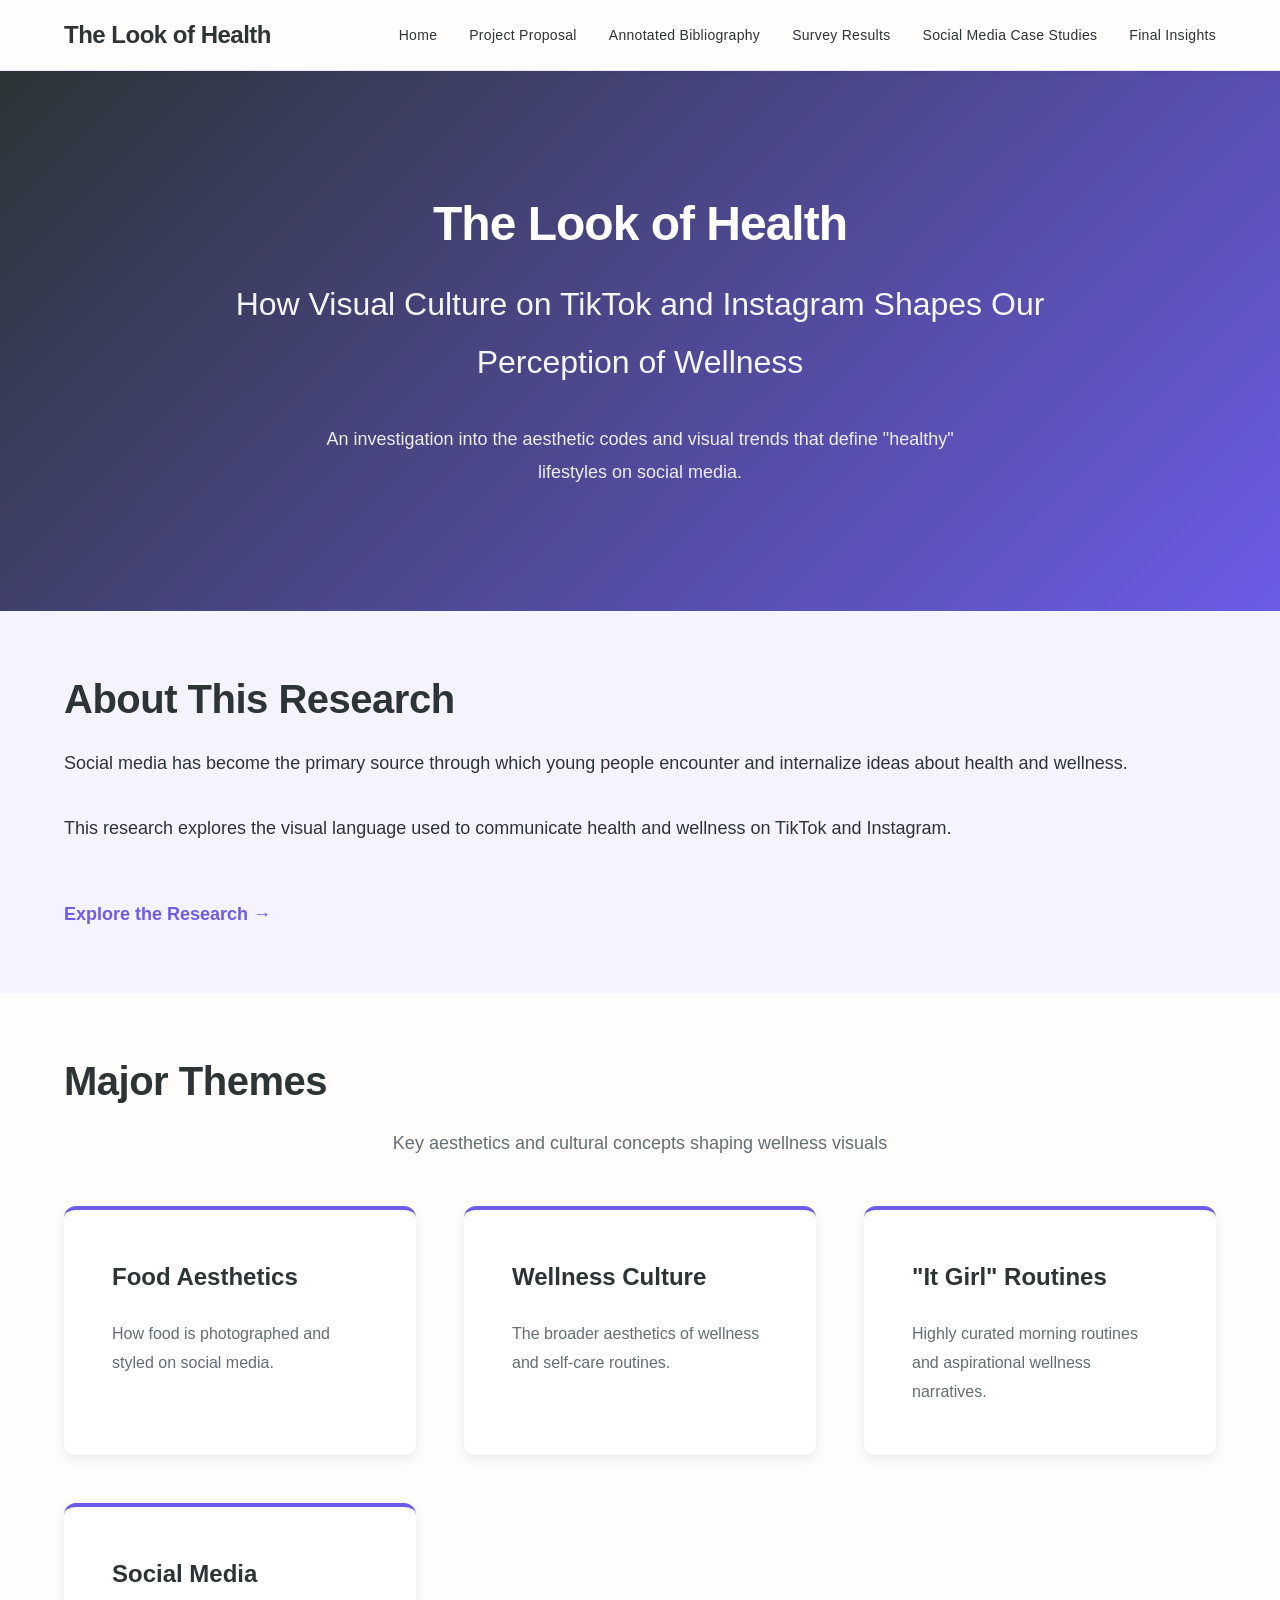
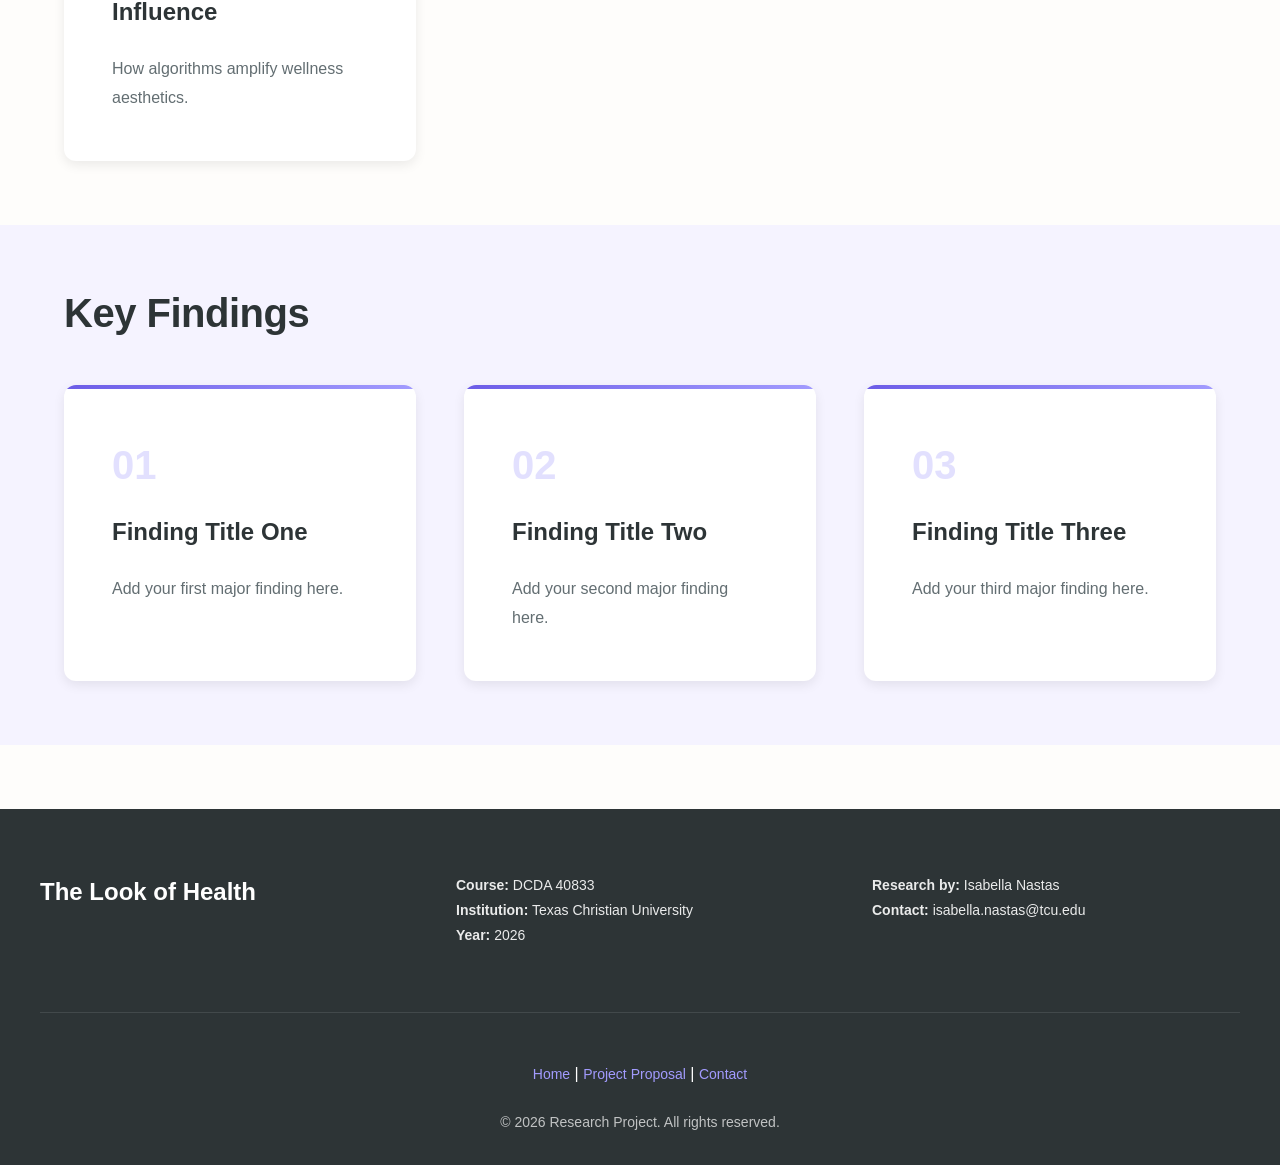
==== index.html @ c499a83d "Pages set up Set up of all pages and insert content on proposal and biblipgraphy" ====
<!DOCTYPE html>
<html lang="en">
<head>
    <meta charset="UTF-8">
    <meta name="viewport" content="width=device-width, initial-scale=1.0">
    <title>The Look of Health</title>
    <link rel="stylesheet" href="styles.css">
</head>
<body>
    <nav class="navbar">
        <div class="nav-container">
            <div class="nav-brand">
                <a href="index.html">The Look of Health</a>
            </div>
            <button class="nav-toggle" id="navToggle" aria-label="Toggle navigation">
                <span></span>
                <span></span>
                <span></span>
            </button>
            <ul class="nav-menu" id="navMenu">
                <li><a href="index.html" class="nav-link">Home</a></li>
                <li><a href="proposal.html" class="nav-link">Project Proposal</a></li>
                <li><a href="bibliography.html" class="nav-link">Annotated Bibliography</a></li>
                <li><a href="survey.html" class="nav-link">Survey Results</a></li>
                <li><a href="case-studies.html" class="nav-link">Social Media Case Studies</a></li>
                <li><a href="insights.html" class="nav-link">Final Insights</a></li>
            </ul>
        </div>
    </nav>

    <section id="home" class="hero">
        <div class="hero-content">
            <h1 class="hero-title">The Look of Health</h1>
            <p class="hero-subtitle">How Visual Culture on TikTok and Instagram Shapes Our Perception of Wellness</p>
            <p class="hero-description">
                An investigation into the aesthetic codes and visual trends that define "healthy" lifestyles on social media.
            </p>
        </div>
    </section>

    <section id="project-intro" class="intro-section">
        <div class="container">
            <h2 class="section-title">About This Research</h2>
            <p class="intro-paragraph">
                Social media has become the primary source through which young people encounter and internalize ideas about health and wellness.
            </p>
            <p class="intro-paragraph">
                This research explores the visual language used to communicate health and wellness on TikTok and Instagram.
            </p>
            <a href="survey.html" class="cta-link">Explore the Research →</a>
        </div>
    </section>

    <section id="themes" class="themes-section">
        <div class="container">
            <h2 class="section-title">Major Themes</h2>
            <p class="section-subtitle">Key aesthetics and cultural concepts shaping wellness visuals</p>
            <div class="themes-grid">
                <div class="theme-card">
                    <h3>Food Aesthetics</h3>
                    <p>How food is photographed and styled on social media.</p>
                </div>
                <div class="theme-card">
                    <h3>Wellness Culture</h3>
                    <p>The broader aesthetics of wellness and self-care routines.</p>
                </div>
                <div class="theme-card">
                    <h3>"It Girl" Routines</h3>
                    <p>Highly curated morning routines and aspirational wellness narratives.</p>
                </div>
                <div class="theme-card">
                    <h3>Social Media Influence</h3>
                    <p>How algorithms amplify wellness aesthetics.</p>
                </div>
            </div>
        </div>
    </section>

    <section id="findings" class="findings-section">
        <div class="container">
            <h2 class="section-title">Key Findings</h2>
            <div class="findings-grid">
                <div class="finding-card">
                    <div class="finding-number">01</div>
                    <h3>Finding Title One</h3>
                    <p>Add your first major finding here.</p>
                </div>
                <div class="finding-card">
                    <div class="finding-number">02</div>
                    <h3>Finding Title Two</h3>
                    <p>Add your second major finding here.</p>
                </div>
                <div class="finding-card">
                    <div class="finding-number">03</div>
                    <h3>Finding Title Three</h3>
                    <p>Add your third major finding here.</p>
                </div>
            </div>
        </div>
    </section>

    <footer class="footer">
        <div class="footer-container">
                        <div class="footer-content">
                <h3>The Look of Health</h3>
                <p>
                    <strong>Course:</strong> DCDA 40833<br>
                    <strong>Institution:</strong> Texas Christian University<br>
                    <strong>Year:</strong> 2026
                </p>
                <p>
                    <strong>Research by:</strong> Isabella Nastas<br>
                    <strong>Contact:</strong> isabella.nastas@tcu.edu
                </p>
            </div>
            <div class="footer-links">
                <a href="index.html">Home</a> | 
                <a href="proposal.html">Project Proposal</a> | 
                <a href="mailto:email@example.com">Contact</a>
            </div>
            <p class="footer-credit">© 2026 Research Project. All rights reserved.</p>
        </div>
    </footer>

    <script>
        const navToggle = document.getElementById('navToggle');
        const navMenu = document.getElementById('navMenu');
        navToggle.addEventListener('click', function() {
            navMenu.classList.toggle('active');
            navToggle.classList.toggle('active');
        });
        const navLinks = navMenu.querySelectorAll('a');
        navLinks.forEach(link => {
            link.addEventListener('click', function() {
                navMenu.classList.remove('active');
                navToggle.classList.remove('active');
            });
        });
    </script>
</body>
</html>
---- styles.css ----
/* =====================================================
   THE LOOK OF HEALTH - RESEARCH PROJECT STYLESHEET
   
   Modern, clean, editorial design for social media
   aesthetics and wellness research
   ===================================================== */

/* ==================== VARIABLES & RESET ==================== */
:root {
    /* Color Palette: Soft, elevated, wellness-inspired */
    --color-primary: #2d3436;           /* Deep charcoal */
    --color-secondary: #a29bfe;         /* Soft lavender */
    --color-accent: #6c5ce7;            /* Purple accent */
    --color-light: #f5f3ff;             /* Off-white lavender */
    --color-cream: #fefdfb;             /* Warm cream */
    --color-border: #e8e4f3;            /* Soft border */
    --color-text-dark: #2d3436;         /* Primary text */
    --color-text-light: #636e72;        /* Secondary text */
    --color-success: #55efc4;           /* Soft teal */
    
    /* Spacing */
    --space-xs: 0.5rem;
    --space-sm: 1rem;
    --space-md: 1.5rem;
    --space-lg: 2rem;
    --space-xl: 3rem;
    --space-xxl: 4rem;
    
    /* Typography */
    --font-family: -apple-system, BlinkMacSystemFont, 'Segoe UI', 'Helvetica Neue', sans-serif;
    --font-mono: 'Courier New', monospace;
    --font-size-sm: 0.875rem;
    --font-size-base: 1rem;
    --font-size-lg: 1.125rem;
    --font-size-xl: 1.5rem;
    --font-size-2xl: 2rem;
    --font-size-3xl: 2.5rem;
    --font-size-4xl: 3rem;
    
    /* Line Heights */
    --line-height: 1.6;
    --line-height-tight: 1.2;
    --line-height-loose: 1.8;
    
    /* Shadows */
    --shadow-sm: 0 1px 2px rgba(0, 0, 0, 0.05);
    --shadow-md: 0 4px 12px rgba(0, 0, 0, 0.08);
    --shadow-lg: 0 12px 24px rgba(0, 0, 0, 0.12);
    
    /* Border Radius */
    --radius-sm: 4px;
    --radius-md: 8px;
    --radius-lg: 12px;
}

/* Reset and Global Styles */
* {
    margin: 0;
    padding: 0;
    box-sizing: border-box;
}

html {
    scroll-behavior: smooth;
}

body {
    font-family: var(--font-family);
    font-size: var(--font-size-base);
    line-height: var(--line-height);
    color: var(--color-text-dark);
    background-color: var(--color-cream);
}

/* ==================== UTILITY CLASSES ==================== */
.container {
    max-width: 1200px;
    margin: 0 auto;
    padding: 0 var(--space-md);
}

/* ==================== NAVIGATION BAR ==================== */
.navbar {
    background-color: var(--color-cream);
    border-bottom: 1px solid var(--color-border);
    position: sticky;
    top: 0;
    z-index: 1000;
    box-shadow: 0 2px 8px rgba(0, 0, 0, 0.04);
}

.nav-container {
    max-width: 1200px;
    margin: 0 auto;
    padding: var(--space-sm) var(--space-md);
    display: flex;
    justify-content: space-between;
    align-items: center;
}

.nav-brand a {
    font-size: var(--font-size-xl);
    font-weight: 700;
    color: var(--color-primary);
    text-decoration: none;
    letter-spacing: -0.5px;
    transition: color 0.3s ease;
}

.nav-brand a:hover {
    color: var(--color-accent);
}

/* Navigation Menu */
.nav-menu {
    display: flex;
    list-style: none;
    gap: var(--space-lg);
    align-items: center;
}

.nav-link {
    color: var(--color-text-dark);
    text-decoration: none;
    font-size: var(--font-size-sm);
    font-weight: 500;
    letter-spacing: 0.3px;
    transition: color 0.3s ease;
    position: relative;
}

.nav-link:hover {
    color: var(--color-accent);
}

.nav-link::after {
    content: '';
    position: absolute;
    bottom: -4px;
    left: 0;
    width: 0;
    height: 2px;
    background-color: var(--color-accent);
    transition: width 0.3s ease;
}

.nav-link:hover::after {
    width: 100%;
}

/* Mobile Menu Toggle Button */
.nav-toggle {
    display: none;
    flex-direction: column;
    background: none;
    border: none;
    cursor: pointer;
    gap: 5px;
}

.nav-toggle span {
    width: 24px;
    height: 2px;
    background-color: var(--color-text-dark);
    transition: all 0.3s ease;
    border-radius: 2px;
}

.nav-toggle.active span:nth-child(1) {
    transform: rotate(45deg) translate(8px, 8px);
}

.nav-toggle.active span:nth-child(2) {
    opacity: 0;
}

.nav-toggle.active span:nth-child(3) {
    transform: rotate(-45deg) translate(8px, -8px);
}

/* ==================== RESPONSIVE NAVIGATION ==================== */
@media (max-width: 768px) {
    .nav-toggle {
        display: flex;
    }

    .nav-menu {
        position: absolute;
        top: 100%;
        left: 0;
        width: 100%;
        background-color: var(--color-cream);
        flex-direction: column;
        gap: 0;
        max-height: 0;
        overflow: hidden;
        transition: max-height 0.3s ease;
        border-top: 1px solid var(--color-border);
        border-bottom: 1px solid var(--color-border);
    }

    .nav-menu.active {
        max-height: 500px;
    }

    .nav-link {
        display: block;
        padding: var(--space-sm) var(--space-md);
        border-bottom: 1px solid var(--color-border);
    }

    .nav-link::after {
        display: none;
    }
}

/* ==================== HERO SECTION ==================== */
.hero {
    background: linear-gradient(135deg, var(--color-primary) 0%, var(--color-accent) 100%);
    color: white;
    padding: var(--space-xxl) var(--space-md);
    text-align: center;
    min-height: 60vh;
    display: flex;
    align-items: center;
    justify-content: center;
}

.hero-content {
    max-width: 900px;
    margin: 0 auto;
}

.hero-title {
    font-size: var(--font-size-4xl);
    font-weight: 700;
    margin-bottom: var(--space-md);
    letter-spacing: -1px;
    line-height: var(--line-height-tight);
}

.hero-subtitle {
    font-size: var(--font-size-2xl);
    font-weight: 300;
    margin-bottom: var(--space-lg);
    opacity: 0.95;
    line-height: var(--line-height-loose);
}

.hero-description {
    font-size: var(--font-size-lg);
    opacity: 0.9;
    line-height: var(--line-height-loose);
    max-width: 700px;
    margin: 0 auto;
}

@media (max-width: 768px) {
    .hero {
        padding: var(--space-xl) var(--space-md);
        min-height: auto;
    }

    .hero-title {
        font-size: var(--font-size-3xl);
    }

    .hero-subtitle {
        font-size: var(--font-size-xl);
    }

    .hero-description {
        font-size: var(--font-size-base);
    }
}

/* ==================== INTRO SECTION ==================== */
.intro-section {
    background-color: var(--color-light);
    padding: var(--space-xxl) var(--space-md);
}

.intro-wrapper {
    max-width: 800px;
    margin: 0 auto;
}

.intro-paragraph {
    font-size: var(--font-size-lg);
    line-height: var(--line-height-loose);
    margin-bottom: var(--space-lg);
    color: var(--color-text-dark);
}

.cta-link {
    display: inline-block;
    color: var(--color-accent);
    text-decoration: none;
    font-weight: 600;
    font-size: var(--font-size-lg);
    margin-top: var(--space-md);
    transition: all 0.3s ease;
    position: relative;
}

.cta-link::after {
    content: '';
    position: absolute;
    bottom: -4px;
    left: 0;
    width: 0;
    height: 2px;
    background-color: var(--color-accent);
    transition: width 0.3s ease;
}

.cta-link:hover::after {
    width: 100%;
}

/* ==================== SECTION TITLES ==================== */
.section-title {
    font-size: var(--font-size-3xl);
    font-weight: 700;
    margin-bottom: var(--space-md);
    color: var(--color-primary);
    letter-spacing: -0.5px;
    line-height: var(--line-height-tight);
}

.section-subtitle {
    font-size: var(--font-size-lg);
    color: var(--color-text-light);
    text-align: center;
    margin-bottom: var(--space-xl);
}

.section-intro {
    font-size: var(--font-size-lg);
    color: var(--color-text-light);
    text-align: center;
    margin-bottom: var(--space-xl);
    max-width: 800px;
    margin-left: auto;
    margin-right: auto;
}

/* ==================== PAGE HEADER ==================== */
.page-header {
    background: linear-gradient(135deg, var(--color-primary) 0%, var(--color-accent) 100%);
    color: white;
    padding: var(--space-xxl) var(--space-md);
    text-align: center;
}

.page-header h1 {
    font-size: var(--font-size-4xl);
    font-weight: 700;
    margin-bottom: var(--space-md);
    letter-spacing: -1px;
    line-height: var(--line-height-tight);
}

.page-subtitle {
    font-size: var(--font-size-xl);
    font-weight: 300;
    opacity: 0.95;
    line-height: var(--line-height-loose);
}

@media (max-width: 768px) {
    .page-header {
        padding: var(--space-xl) var(--space-md);
    }

    .page-header h1 {
        font-size: var(--font-size-3xl);
    }

    .page-subtitle {
        font-size: var(--font-size-lg);
    }
}

/* ==================== THEMES SECTION ==================== */
.themes-section {
    background-color: var(--color-cream);
    padding: var(--space-xxl) var(--space-md);
}

.themes-grid {
    display: grid;
    grid-template-columns: repeat(auto-fit, minmax(280px, 1fr));
    gap: var(--space-xl);
    margin-top: var(--space-xl);
}

.theme-card {
    background-color: white;
    padding: var(--space-xl);
    border-radius: var(--radius-lg);
    box-shadow: var(--shadow-md);
    transition: all 0.3s ease;
    border-top: 4px solid var(--color-accent);
}

.theme-card:hover {
    transform: translateY(-4px);
    box-shadow: var(--shadow-lg);
}

.theme-card h3 {
    font-size: var(--font-size-xl);
    color: var(--color-primary);
    margin-bottom: var(--space-md);
    font-weight: 600;
}

.theme-card p {
    color: var(--color-text-light);
    line-height: var(--line-height-loose);
}

/* ==================== FINDINGS SECTION ==================== */
.findings-section {
    background-color: var(--color-light);
    padding: var(--space-xxl) var(--space-md);
}

.findings-grid {
    display: grid;
    grid-template-columns: repeat(auto-fit, minmax(300px, 1fr));
    gap: var(--space-xl);
    margin-top: var(--space-xl);
}

.finding-card {
    background-color: white;
    padding: var(--space-xl);
    border-radius: var(--radius-lg);
    box-shadow: var(--shadow-md);
    position: relative;
    overflow: hidden;
}

.finding-card::before {
    content: '';
    position: absolute;
    top: 0;
    left: 0;
    right: 0;
    height: 4px;
    background: linear-gradient(90deg, var(--color-accent), var(--color-secondary));
}

.finding-number {
    font-size: var(--font-size-3xl);
    font-weight: 700;
    color: var(--color-secondary);
    opacity: 0.3;
    margin-bottom: var(--space-sm);
}

.finding-card h3 {
    font-size: var(--font-size-xl);
    color: var(--color-primary);
    margin-bottom: var(--space-md);
    font-weight: 600;
}

.finding-card p {
    color: var(--color-text-light);
    line-height: var(--line-height-loose);
}

/* ==================== CONTENT SECTIONS ==================== */
.content-section {
    padding: var(--space-xxl) var(--space-md);
}

.proposal-section {
    background-color: var(--color-cream);
}

.bibliography-section {
    background-color: var(--color-light);
}

.survey-section {
    background-color: var(--color-cream);
}

.case-studies-section {
    background-color: var(--color-light);
}

.insights-section {
    background-color: var(--color-cream);
}

/* ==================== CONTENT CARDS ==================== */
.content-card {
    background-color: white;
    padding: var(--space-xl);
    border-radius: var(--radius-lg);
    box-shadow: var(--shadow-md);
    margin-bottom: var(--space-xl);
    max-width: 900px;
    margin-left: auto;
    margin-right: auto;
}

.content-card h3 {
    font-size: var(--font-size-xl);
    color: var(--color-primary);
    margin-bottom: var(--space-md);
    font-weight: 600;
}

.content-card p {
    color: var(--color-text-light);
    line-height: var(--line-height-loose);
    margin-bottom: var(--space-md);
}

.content-card p:last-child {
    margin-bottom: 0;
}

/* Lists within content cards */
.research-list,
.sources-list,
.implications-list {
    list-style: none;
    padding: 0;
    margin: var(--space-md) 0;
}

.research-list li,
.sources-list li,
.implications-list li {
    padding: var(--space-sm) 0 var(--space-sm) var(--space-lg);
    position: relative;
    color: var(--color-text-light);
    line-height: var(--line-height-loose);
}

.research-list li::before,
.sources-list li::before,
.implications-list li::before {
    content: '→';
    position: absolute;
    left: 0;
    color: var(--color-accent);
    font-weight: 600;
}

/* ==================== DATA PLACEHOLDERS ==================== */
.data-placeholder,
.visualization-placeholder,
.case-study-media {
    background-color: var(--color-light);
    border: 2px dashed var(--color-border);
    border-radius: var(--radius-lg);
    padding: var(--space-xxl) var(--space-md);
    text-align: center;
    margin: var(--space-xl) 0;
    min-height: 300px;
    display: flex;
    align-items: center;
    justify-content: center;
}

.data-placeholder p,
.visualization-placeholder p,
.case-study-media p {
    font-size: var(--font-size-lg);
    color: var(--color-text-light);
    font-weight: 500;
}

.data-placeholder {
    max-width: 900px;
    margin: var(--space-xl) auto;
}

.visualization-placeholder {
    min-height: 400px;
}

/* ==================== VISUALIZATION CARDS ==================== */
.visualization-card {
    background-color: white;
    padding: var(--space-xl);
    border-radius: var(--radius-lg);
    box-shadow: var(--shadow-md);
    margin-bottom: var(--space-xl);
    max-width: 900px;
    margin-left: auto;
    margin-right: auto;
}

.visualization-card h3 {
    font-size: var(--font-size-xl);
    color: var(--color-primary);
    margin-bottom: var(--space-lg);
    font-weight: 600;
}

.visualization-description {
    color: var(--color-text-light);
    line-height: var(--line-height-loose);
    font-size: var(--font-size-sm);
    margin-top: var(--space-lg);
}

/* ==================== CASE STUDY CARDS ==================== */
.case-study-card {
    background-color: white;
    padding: var(--space-xl);
    border-radius: var(--radius-lg);
    box-shadow: var(--shadow-md);
    margin-bottom: var(--space-xl);
    max-width: 900px;
    margin-left: auto;
    margin-right: auto;
}

.case-study-card h2 {
    font-size: var(--font-size-xl);
    color: var(--color-primary);
    margin-bottom: var(--space-md);
    font-weight: 600;
}

.case-study-meta {
    font-size: var(--font-size-sm);
    color: var(--color-text-light);
    margin-bottom: var(--space-lg);
    padding-bottom: var(--space-lg);
    border-bottom: 1px solid var(--color-border);
}

.case-study-content {
    display: grid;
    grid-template-columns: 1fr 1fr;
    gap: var(--space-xl);
    align-items: start;
}

.case-study-text p {
    color: var(--color-text-light);
    line-height: var(--line-height-loose);
}

.case-study-text h3 {
    color: var(--color-primary);
    margin-bottom: var(--space-md);
    font-weight: 600;
}

.case-study-media {
    min-height: 250px;
}

@media (max-width: 768px) {
    .case-study-content {
        grid-template-columns: 1fr;
    }

    .case-study-media {
        min-height: 300px;
    }
}

/* ==================== BIBLIOGRAPHY ENTRIES ==================== */
.bibliography-entry {
    padding: var(--space-lg) 0;
    border-bottom: 1px solid var(--color-border);
}

.bibliography-entry:last-child {
    border-bottom: none;
}

.bibliography-entry h3 {
    font-size: var(--font-size-lg);
    color: var(--color-primary);
    margin-bottom: var(--space-sm);
    font-weight: 600;
}

.citation {
    font-style: italic;
    color: var(--color-text-light);
    margin-bottom: var(--space-md);
    font-size: var(--font-size-sm);
}

.annotation {
    color: var(--color-text-dark);
    line-height: var(--line-height-loose);
}

.annotation strong {
    color: var(--color-primary);
    font-weight: 600;
}

/* ==================== SURVEY QUOTES ==================== */
.survey-quote {
    border-left: 4px solid var(--color-accent);
    padding: var(--space-lg);
    padding-left: var(--space-xl);
    margin: var(--space-lg) 0;
    background-color: var(--color-light);
    border-radius: var(--radius-md);
    font-size: var(--font-size-lg);
    font-style: italic;
    color: var(--color-text-dark);
    line-height: var(--line-height-loose);
}

.survey-quote footer {
    font-style: normal;
    color: var(--color-text-light);
    margin-top: var(--space-md);
    font-size: var(--font-size-sm);
    display: block;
}

/* ==================== FOOTER ==================== */
.footer {
    background-color: var(--color-primary);
    color: white;
    padding: var(--space-xxl) var(--space-md) var(--space-lg);
    margin-top: var(--space-xxl);
}

.footer-container {
    max-width: 1200px;
    margin: 0 auto;
}

.footer-content {
    display: grid;
    grid-template-columns: repeat(auto-fit, minmax(300px, 1fr));
    gap: var(--space-xl);
    margin-bottom: var(--space-xl);
    padding-bottom: var(--space-xl);
    border-bottom: 1px solid rgba(255, 255, 255, 0.1);
}

.footer-content h3 {
    font-size: var(--font-size-xl);
    margin-bottom: var(--space-md);
    font-weight: 600;
}

.footer-content p {
    font-size: var(--font-size-sm);
    line-height: var(--line-height-loose);
    opacity: 0.9;
    margin-bottom: var(--space-sm);
}

.footer-content strong {
    font-weight: 600;
}

.footer-links {
    text-align: center;
    margin-bottom: var(--space-md);
}

.footer-links a {
    color: var(--color-secondary);
    text-decoration: none;
    font-size: var(--font-size-sm);
    transition: color 0.3s ease;
}

.footer-links a:hover {
    color: white;
}

.footer-credit {
    text-align: center;
    font-size: var(--font-size-sm);
    opacity: 0.7;
}

@media (max-width: 768px) {
    .footer-content {
        grid-template-columns: 1fr;
    }
}

/* ==================== RESPONSIVE ADJUSTMENTS ==================== */
@media (max-width: 768px) {
    :root {
        --font-size-3xl: 1.875rem;
        --font-size-2xl: 1.5rem;
        --font-size-xl: 1.25rem;
    }

    .section-title {
        font-size: var(--font-size-2xl);
    }

    .themes-grid,
    .findings-grid {
        grid-template-columns: 1fr;
    }

    .content-card {
        padding: var(--space-lg);
    }
}

@media (max-width: 480px) {
    :root {
        --space-xxl: 2.5rem;
        --space-xl: 1.5rem;
        --font-size-4xl: 2rem;
        --font-size-3xl: 1.5rem;
    }

    .hero {
        padding: var(--space-xl) var(--space-md);
    }

    .hero-title {
        font-size: var(--font-size-3xl);
    }

    .hero-subtitle {
        font-size: var(--font-size-lg);
    }

    .nav-brand a {
        font-size: var(--font-size-lg);
    }

    .data-placeholder,
    .visualization-placeholder {
        min-height: 250px;
    }
}

/* ==================== ACCESSIBILITY ==================== */
@media (prefers-reduced-motion: reduce) {
    * {
        animation-duration: 0.01ms !important;
        animation-iteration-count: 1 !important;
        transition-duration: 0.01ms !important;
    }
}

/* ==================== PRINT STYLES ==================== */
@media print {
    .navbar,
    .nav-toggle {
        display: none;
    }

    body {
        background-color: white;
    }

    .hero {
        background: var(--color-primary);
    }

    section {
        page-break-inside: avoid;
    }

    .data-placeholder,
    .visualization-placeholder,
    .case-study-media {
        border: 1px solid var(--color-border);
        page-break-inside: avoid;
    }
}
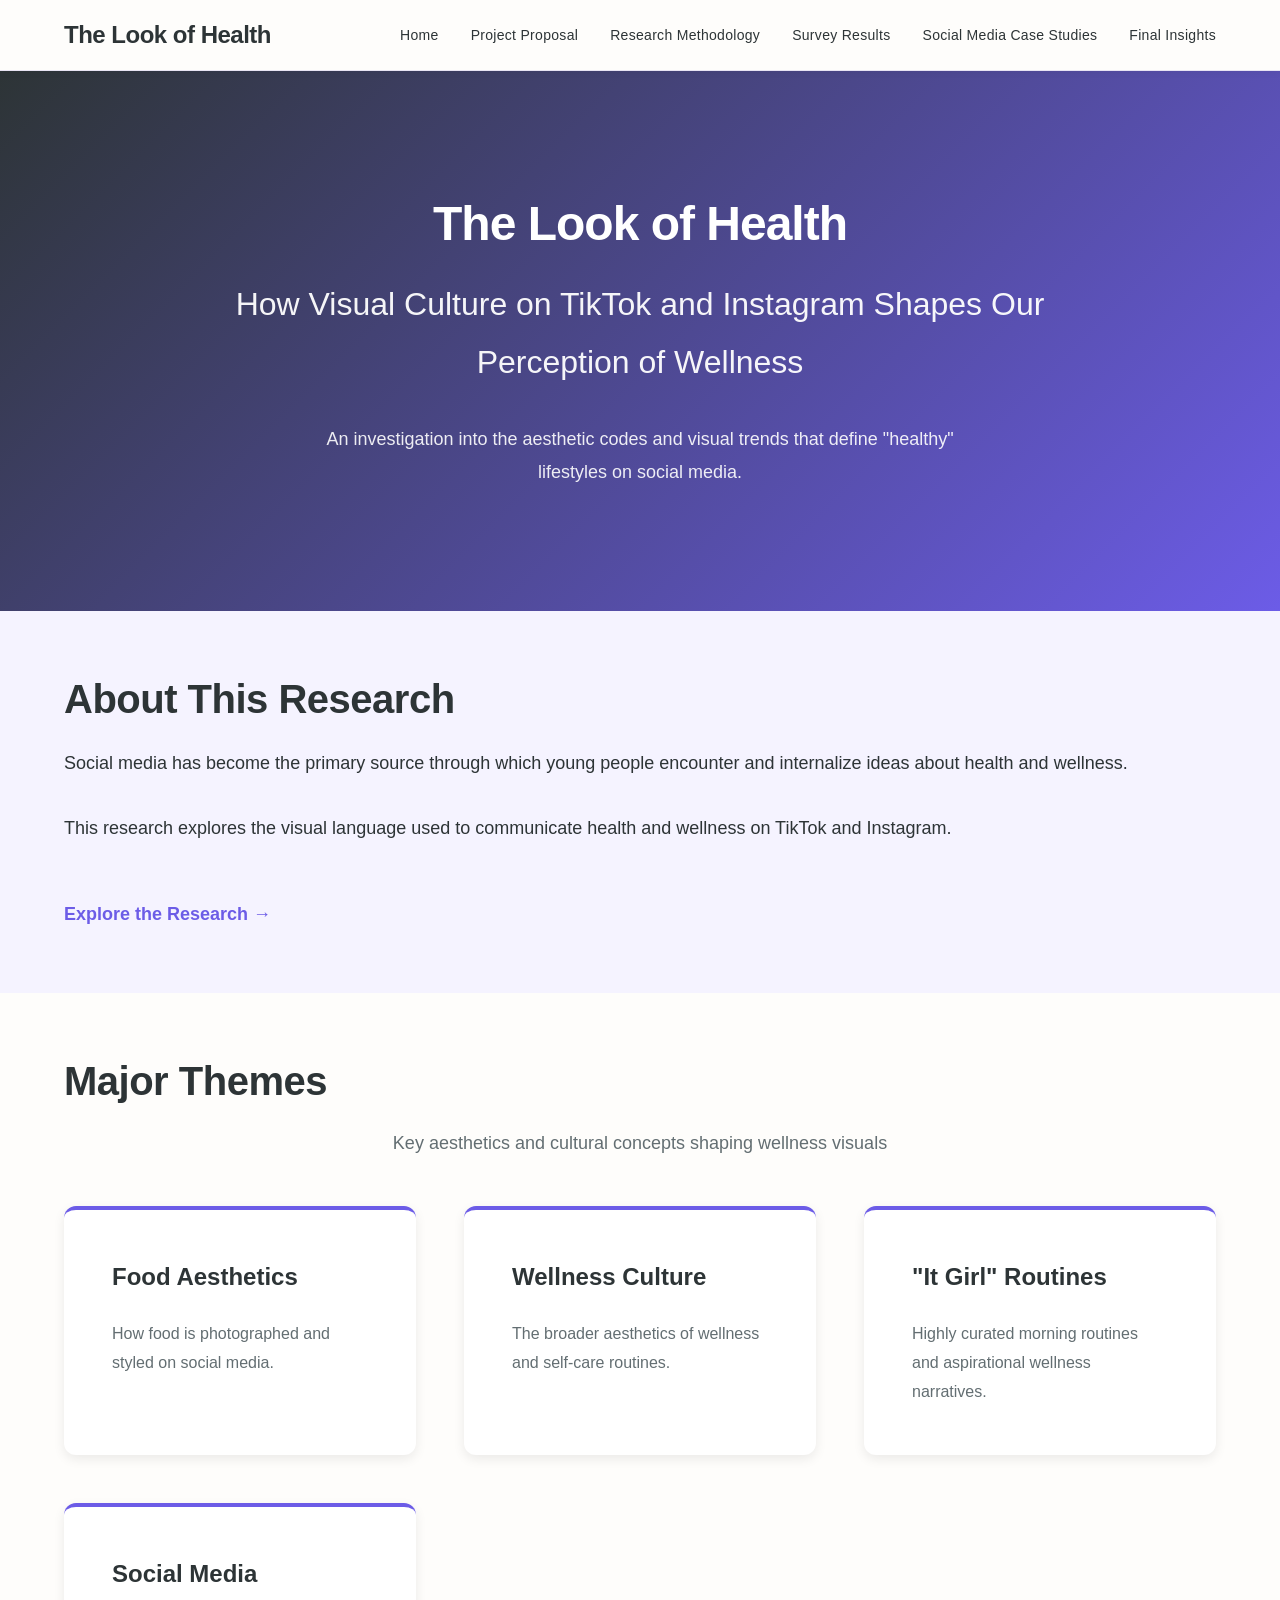
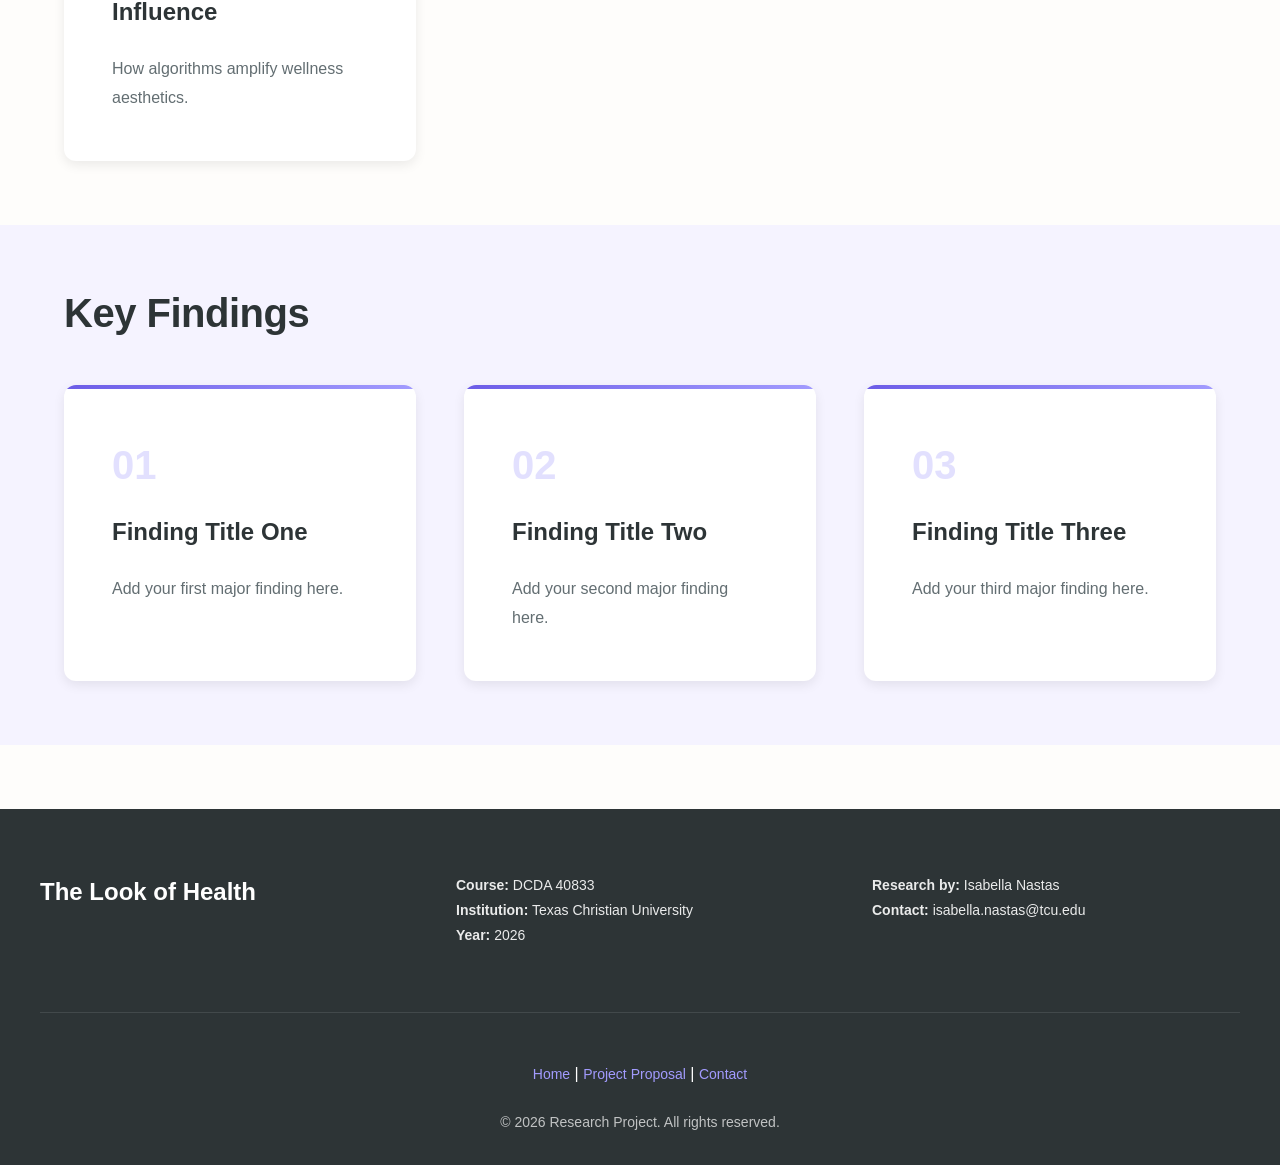
==== commit 5acaee1e: "edits lots of content added" ====
--- a/index.html
+++ b/index.html
@@ -20,7 +20,7 @@
             <ul class="nav-menu" id="navMenu">
                 <li><a href="index.html" class="nav-link">Home</a></li>
                 <li><a href="proposal.html" class="nav-link">Project Proposal</a></li>
-                <li><a href="bibliography.html" class="nav-link">Annotated Bibliography</a></li>
+                <li><a href="bibliography.html" class="nav-link">Research Methodology</a></li>
                 <li><a href="survey.html" class="nav-link">Survey Results</a></li>
                 <li><a href="case-studies.html" class="nav-link">Social Media Case Studies</a></li>
                 <li><a href="insights.html" class="nav-link">Final Insights</a></li>
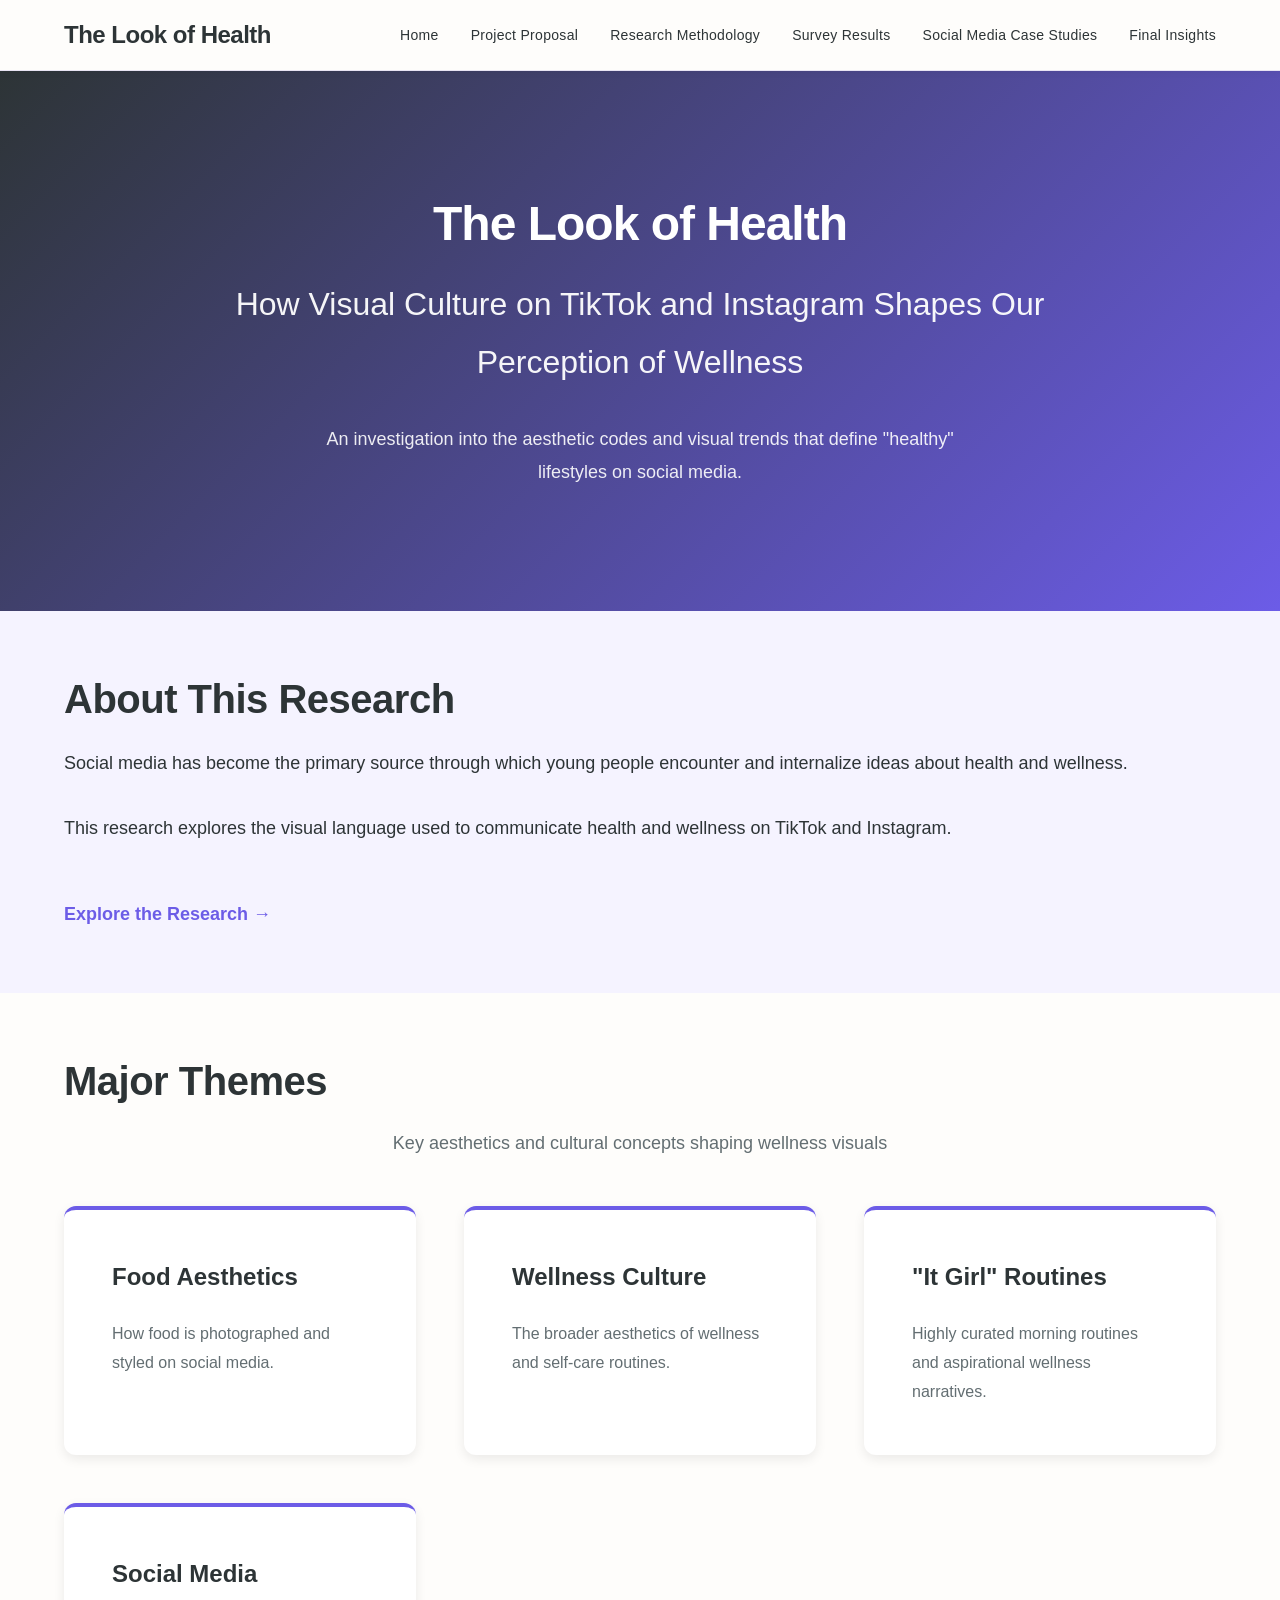
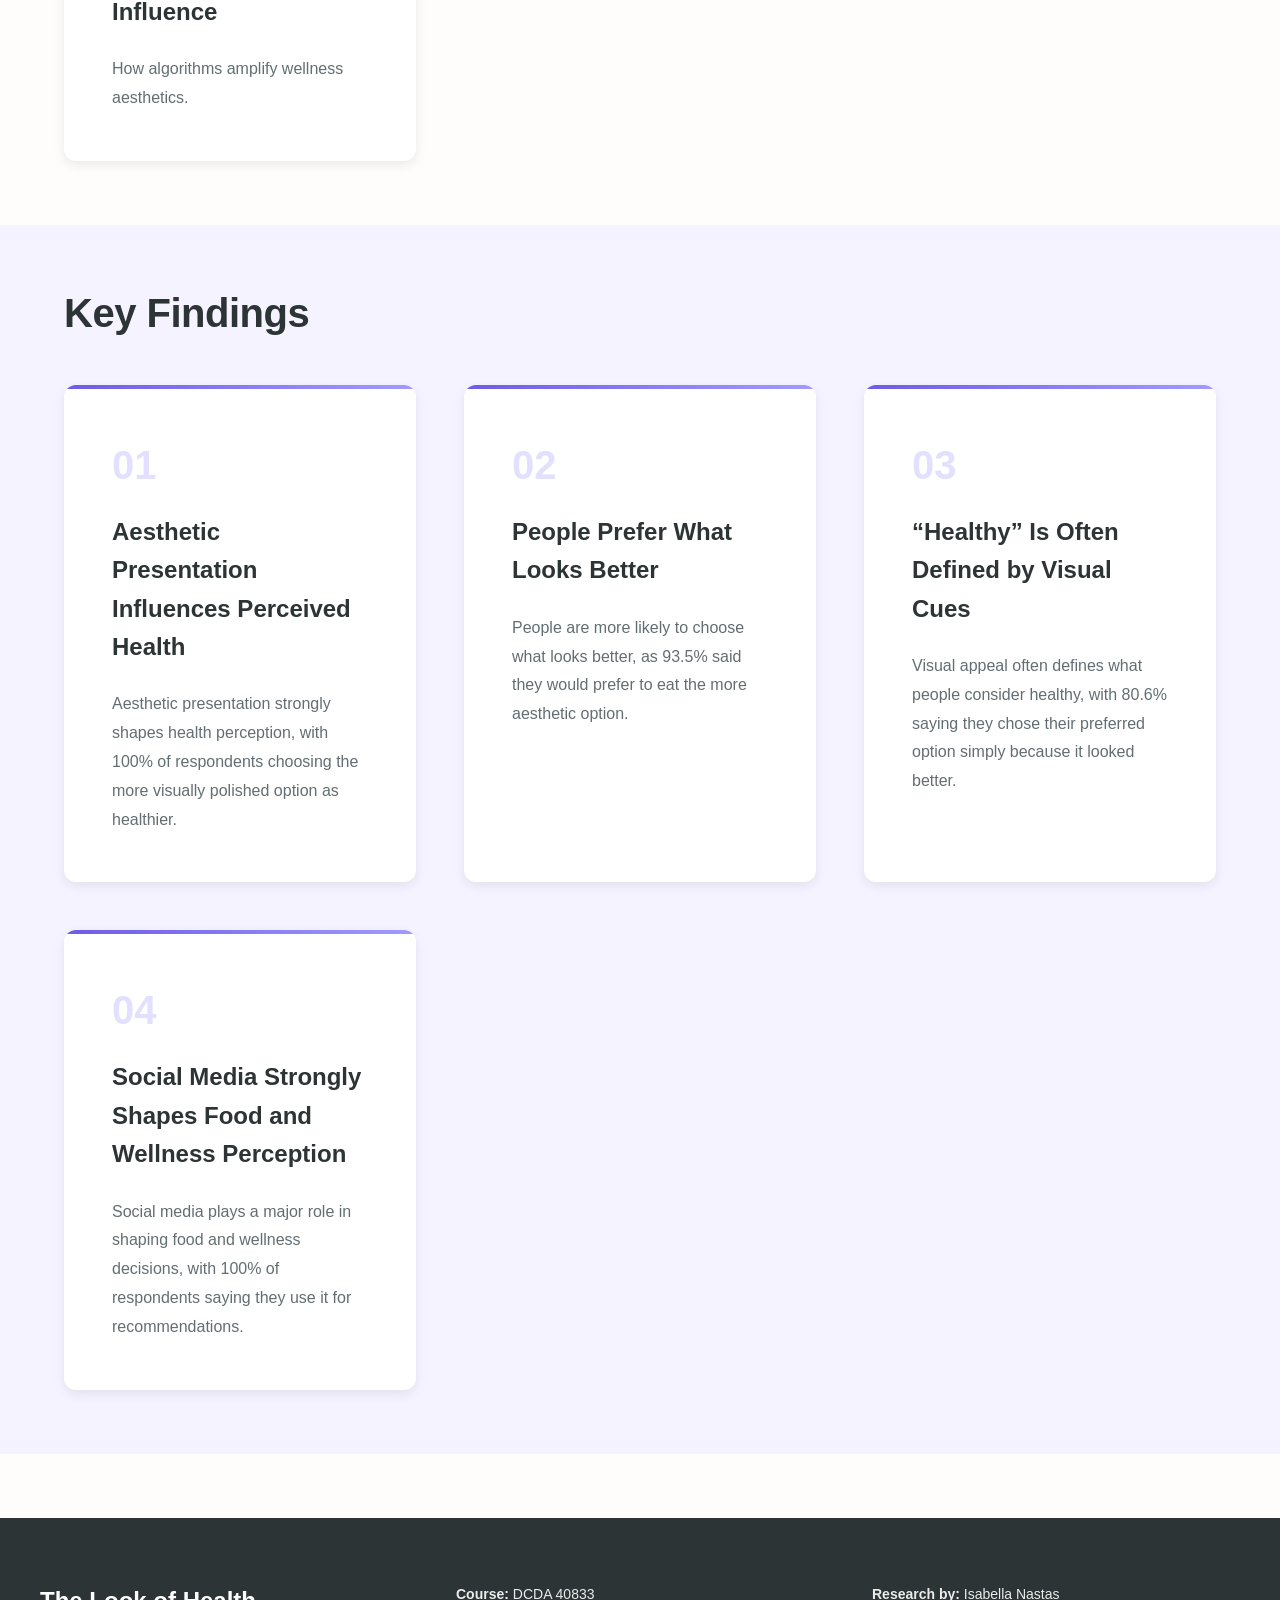
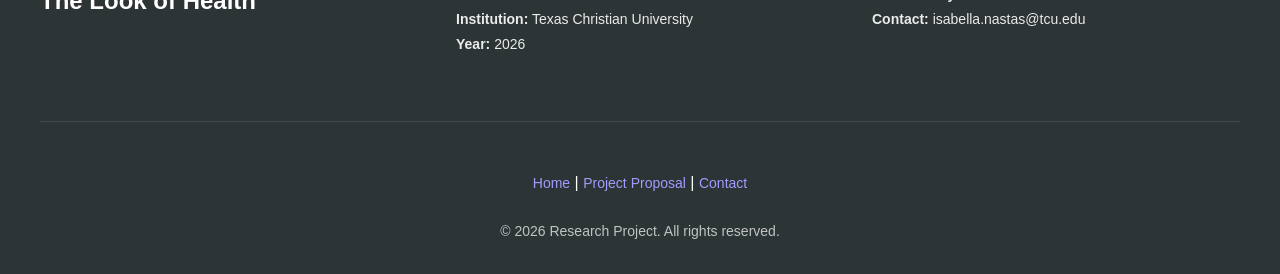
==== commit 65a89adf: "updates lots of content" ====
--- a/index.html
+++ b/index.html
@@ -82,18 +82,23 @@
             <div class="findings-grid">
                 <div class="finding-card">
                     <div class="finding-number">01</div>
-                    <h3>Finding Title One</h3>
-                    <p>Add your first major finding here.</p>
+                    <h3>Aesthetic Presentation Influences Perceived Health</h3>
+                    <p>Aesthetic presentation strongly shapes health perception, with 100% of respondents choosing the more visually polished option as healthier.</p>
                 </div>
                 <div class="finding-card">
                     <div class="finding-number">02</div>
-                    <h3>Finding Title Two</h3>
-                    <p>Add your second major finding here.</p>
+                    <h3>People Prefer What Looks Better</h3>
+                    <p>People are more likely to choose what looks better, as 93.5% said they would prefer to eat the more aesthetic option.</p>
                 </div>
                 <div class="finding-card">
                     <div class="finding-number">03</div>
-                    <h3>Finding Title Three</h3>
-                    <p>Add your third major finding here.</p>
+                    <h3>“Healthy” Is Often Defined by Visual Cues</h3>
+                    <p>Visual appeal often defines what people consider healthy, with 80.6% saying they chose their preferred option simply because it looked better.</p>
+                </div>
+                <div class="finding-card">
+                    <div class="finding-number">04</div>
+                    <h3>Social Media Strongly Shapes Food and Wellness Perception</h3>
+                    <p>Social media plays a major role in shaping food and wellness decisions, with 100% of respondents saying they use it for recommendations.</p>
                 </div>
             </div>
         </div>
--- a/styles.css
+++ b/styles.css
@@ -511,7 +511,7 @@
 }
 
 .content-card h3 {
-    font-size: var(--font-size-xl);
+    font-size: var(--font-size-lg);
     color: var(--color-primary);
     margin-bottom: var(--space-md);
     font-weight: 600;
